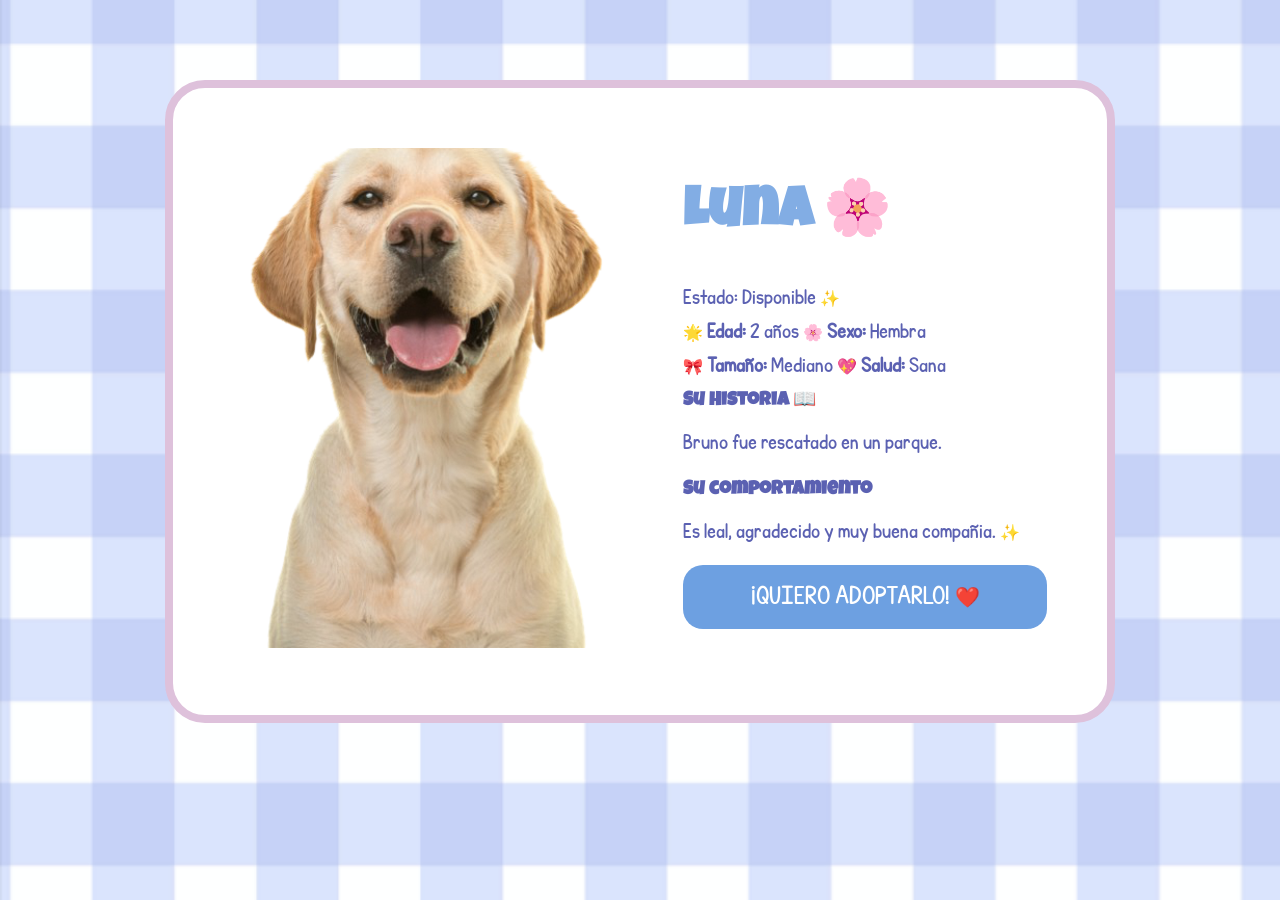
==== perfiles/bruno.html @ 95acc1f7 "Merge pull request #7 from Jhonayker777/feature Feature" ====
<!DOCTYPE html>
<html lang="es">
<head>
    <meta charset="UTF-8">
    <title>BRUNO ✨ Patitas Felices</title>
    <link rel="stylesheet" href="../style.css">
    <link rel="stylesheet" href="../perfil.css">
    <link rel="index" href="../index.html">
    <link rel="fotos" href="../imagenes/">
</head>
<body class="perfil-body">
    <main class="perfil-aesthetic-container">
        <section class="tarjeta-perfil">
            <div class="galeria-foto">
                <img src="/imagenes/bruno.png" alt="Bruno" class="foto-principal">
            </div>
            <div class="informacion-perfil">
                <h1>Luna 🌸</h1>
                <span class="etiqueta-estado estado-disponible">Estado: Disponible ✨</span>
                <div class="grid-caracteristicas">
                    <span>🌟 <strong>Edad:</strong> 2 años</span>
                    <span>🌸 <strong>Sexo:</strong> Hembra</span>
                    <span>🎀 <strong>Tamaño:</strong> Mediano</span>
                    <span>💖 <strong>Salud:</strong> Sana</span>
                </div>
                <h3>Su Historia 📖</h3>
                <p>Bruno fue rescatado en un parque.</p>
                <h3>Su comportamiento</h3>
                <p>Es leal, agradecido y muy buena compañia. ✨</p>
                <button class="boton-adopcion">¡QUIERO ADOPTARLO! ❤️</button>
            </div>
        </section>
    </main>
</body>
</html>
---- style.css ----
* {
    margin: 0;
    padding: 0;
    box-sizing: border-box;
}

@font-face {
    font-family: 'MiFuentePersonalizada';
    src: url('fonts/LuckiestGuy.ttf') format('truetype');
    font-weight: normal;
    font-style: normal;
}

@font-face {
    font-family: 'parrafos';
    src: url('fonts/KGPerfectPenmanship.ttf') format('truetype');
    font-weight: normal;
    font-style: normal;

}

:root {

    --arena: #F5F0EB;
    --cardo: #E8DCD9;
    --cielo: #7B82B8;
    --mar: #5A9BDF;
    --lago: #8BB5E8;

    --blanco: #FFFFFF;
    --texto-profundo: #2C3E4E;
    --texto-suave: #5D6E7E;
    --fondo-calido: #FDF9F7;
    --sombra-natural: 0 12px 35px rgba(0, 0, 0, 0.08);
    --sombra-suave: 0 6px 20px rgba(0, 0, 0, 0.06);
    --borde-redondo: 24px;
    --borde-muy-redondo: 40px;
}

body {

    background-color: var(--fondo-calido);
    color: var(--texto-profundo);
    line-height: 1.5;
}

header {
    background: rgba(255, 255, 255, 0.96);
    backdrop-filter: blur(12px);
    padding: 1.2rem 6%;
    display: flex;
    justify-content: space-between;
    align-items: center;
    box-shadow: var(--sombra-suave);
    border-bottom: 1px solid rgba(0, 0, 0, 0.04);
}

#contenedor-logo img {
    height: 5em;
    width: 100%;
    transition: transform 0.3s;
    padding: 0;
}


#contenedor-logo img:hover {
    transform: scale(1.05);
}

nav ul {
    display: flex;
    gap: 2.5rem;
    list-style: none;
}

nav ul li a {
    text-decoration: none;
    color: var(--texto-profundo);
    font-weight: 500;
    transition: color 0.3s;
    padding: 0.5rem 0;
    position: relative;
}

nav ul li a::after {
    content: '';
    position: absolute;
    bottom: 0;
    left: 0;
    width: 0;
    height: 2.5px;
    background: var(--mar);
    border-radius: 2px;
    transition: width 0.3s;
}

nav ul li a:hover::after {
    width: 100%;
}

nav ul li a:hover {
    color: var(--mar);
}

#boton-contato a {
    background: var(--mar);
    color: var(--blanco);
    padding: 0.7rem 2rem;
    border-radius: var(--borde-muy-redondo);
    box-shadow: 0 4px 12px rgba(90, 155, 223, 0.25);
}

#boton-contato a::after {
    display: none;
}

#boton-contato a:hover {
    background: var(--cielo);
    transform: translateY(-2px);
}


#home {
    min-height: 25em;
    background: linear-gradient(125deg, var(--arena) 0%, var(--cardo) 100%);
    display: flex;
    align-items: center;
    padding: 0 8%;
    position: relative;
    overflow: hidden;
    justify-content: center;
}

#home::before {
    content: '🐾';
    position: absolute;
    font-size: 350px;
    opacity: 0.08;
    right: -30px;
    pointer-events: none;
}

#home::after {
    content: '🐾';
    position: absolute;
    font-size: 350px;
    left: 30px;
    opacity: 0.08;
}


#home div {
    max-width: 650px;
    position: relative;
    z-index: 2;

}

#home h1 {
    font-size: 4.2rem;
    line-height: 1.15;
    margin-bottom: 1.5rem;
    color: var(--texto-profundo);
    font-family: 'MiFuentePersonalizada';
}

#home p {
    font-size: 1.2rem;
    color: var(--texto-suave);
    margin-bottom: 2.5rem;
    line-height: 1.7;
    font-family: 'parrafos';

}

#home button {
    background: var(--mar);
    color: var(--blanco);
    border: none;
    padding: 1rem 3rem;
    font-size: 1.1rem;
    font-weight: 600;
    border-radius: var(--borde-muy-redondo);
    cursor: pointer;
    transition: all 0.3s;
    box-shadow: 0 6px 20px rgba(90, 155, 223, 0.3);
}

#home button:hover {
    background: var(--cielo);
    transform: translateY(-3px);
}


#estadisticas {
    display: flex;
    justify-content: center;
    gap: 4rem;
    padding: 4rem 6%;
    background: var(--blanco);
}

.contenido-estadisticas {
    text-align: center;
    padding: 2rem 3rem;
    min-width: 220px;
    transition: all 0.3s;
    border-radius: var(--borde-redondo);
    background: var(--fondo-calido);
    border: 1px solid rgba(90, 155, 223, 0.1);
}

.contenido-estadisticas:hover {
    transform: translateY(-6px);
    box-shadow: var(--sombra-natural);
    border-color: var(--mar);
}

.contenido-estadisticas h3 {
    font-size: 3rem;
    color: var(--mar);
    margin-bottom: 0.5rem;
    font-weight: 700;
    font-family: 'MiFuentePersonalizada';
}

.contenido-estadisticas p {
    color: var(--texto-suave);
    font-weight: 500;
    font-family: 'parrafos';
}


#carrusel-netflix {
    overflow: hidden;
    padding: 3.5rem 0;
    background: linear-gradient(135deg, var(--arena) 0%, var(--cardo) 100%);
    white-space: nowrap;
}

.carrusel-track {
    display: flex;
    gap: 1.8rem;
    animation: scrollInfinito 40s linear infinite;
}

.carrusel-track:hover {
    animation-play-state: running;
}

.carrusel-item {
    flex-shrink: 0;
    width: 340px;
    border-radius: var(--borde-redondo);
    overflow: hidden;
}

.carrusel-item img {
    width: 100%;
    height: 240px;
    object-fit: cover;
    /* Recortar la imagen */
    box-shadow: var(--sombra-suave);
    transition: all 0.3s;
}

.carrusel-item:hover {
    transform: scale(1.02);
}

@keyframes scrollInfinito {
    0% {
        transform: translateX(0);
    }

    100% {
        transform: translateX(-50%);
    }
}


#about {
    padding: 0 8%;
    background-image: url('imagenes/fondopatitas.png');
    background-size: cover;
    background-attachment: fixed;
    position: relative;
    overflow: hidden;
}

#quienes-somos-container {
    position: relative;
    z-index: 2;
}

#about::before {
    content: '❤️';
    position: absolute;
    font-size: 180px;
    opacity: 0.04;
    right: 20px;
    bottom: 20px;
}

#about::after {
    content: '🐾';
    position: absolute;
    font-size: 150px;
    opacity: 0.04;
    left: 20px;
    top: 20px;
}

#about article {
    max-width: 900px;
    margin: 0 auto;
    text-align: center;
    position: relative;
    z-index: 2;
}

#about h2 {
    font-size: 3.2rem;
    margin-top: 6rem;
    margin-bottom: 2rem;
    background: linear-gradient(135deg, var(--mar) 0%, var(--cielo) 100%);
    background-clip: text;
    -webkit-background-clip: text;
    font-family: 'MiFuentePersonalizada';
}

#about p {
    font-size: 1.35rem;
    color: var(--texto-suave);
    line-height: 1.9;
    margin-bottom: 2.5rem;
    font-style: italic;
    background: var(--blanco);
    padding: 2.5rem 3rem;
    border-radius: var(--borde-redondo);
    box-shadow: var(--sombra-natural);
    border-left: 5px solid var(--mar);
    font-family: 'parrafos';
}

#about p::before {
    content: '"';
    font-size: 4rem;
    color: var(--mar);
    opacity: 0.3;
    position: absolute;
    left: 20px;
    top: 10px;
    font-family: serif;
}

#about p::after {
    content: '"';
    font-size: 4rem;
    color: var(--mar);
    opacity: 0.3;
    position: absolute;
    right: 20px;
    bottom: -10px;
    font-family: serif;
}

#Mision {
    padding: 5rem 8%;
    background: linear-gradient(135deg, var(--arena) 0%, var(--cardo) 100%);
    text-align: center;
    position: relative;
    overflow: hidden;
}

#Mision::before {
    content: '🐾';
    position: absolute;
    font-size: 200px;
    opacity: 0.05;
    left: -30px;
    top: 20%;
}

#Mision::after {
    content: '❤️';
    position: absolute;
    font-size: 180px;
    opacity: 0.05;
    right: -20px;
    bottom: 10%;
}

#Mision h2 {
    font-size: 3rem;
    margin-bottom: 3rem;
    color: var(--texto-profundo);
    position: relative;
    display: inline-block;
    font-family: 'MiFuentePersonalizada';
}

#Mision h2::before {
    content: '';
    position: absolute;
    bottom: -10px;
    left: 50%;
    transform: translateX(-50%);
    width: 80px;
    height: 3px;
    border-radius: 3px;
}

.mision-container {
    display: grid;
    grid-template-columns: repeat(4, 1fr);
    gap: 2rem;
    margin-bottom: 3rem;
}

#Mision article {
    background: var(--blanco);
    padding: 2rem 1.5rem;
    border-radius: var(--borde-redondo);
    transition: all 0.4s;
    box-shadow: var(--sombra-suave);
    text-align: center;
    position: relative;
    overflow: hidden;
    cursor: pointer;
}

#Mision article::before {
    content: '';
    position: absolute;
    top: 0;
    left: 0;
    width: 100%;
    height: 4px;
    background: linear-gradient(90deg, var(--mar), var(--cielo));
    transform: scaleX(0);
    transition: transform 0.4s;
}

#Mision article:hover::before {
    transform: scaleX(1);
}

#Mision article:hover {
    transform: translateY(-12px);
    box-shadow: var(--sombra-natural);
}

.mision-icono {
    font-size: 3.5rem;
    margin-bottom: 1.2rem;
    transition: transform 0.3s;
}

#Mision article:hover .mision-icono {
    transform: scale(1.1);
}

#Mision article h3 {
    font-size: 1.4rem;
    color: var(--mar);
    margin-bottom: 1rem;
    font-weight: 700;
    font-family: 'MiFuentePersonalizada';
}

#Mision article p {
    font-size: 0.95rem;
    color: var(--texto-suave);
    line-height: 1.6;
    font-family: 'parrafos';
}

#Vision {
    padding: 5rem 8%;
    background: linear-gradient(135deg, var(--lago) 0%, var(--mar) 100%);
    text-align: center;
    position: relative;
    overflow: hidden;
}

#Vision::before {
    content: '✨';
    position: absolute;
    font-size: 200px;
    opacity: 0.08;
    right: 20px;
    bottom: 20px;
    pointer-events: none;
}

#Vision::after {
    content: '⭐';
    position: absolute;
    font-size: 150px;
    opacity: 0.06;
    left: 20px;
    top: 20px;
    pointer-events: none;
}

#Vision h2 {
    font-size: 3rem;
    margin-bottom: 1rem;
    color: var(--blanco);
    font-family: 'MiFuentePersonalizada';
    position: relative;
    display: inline-block;
}

#Vision h2::before {
    content: '';
    position: absolute;
    bottom: -10px;
    left: 50%;
    transform: translateX(-50%);
    width: 80px;
    height: 3px;
    background: var(--blanco);
    border-radius: 3px;
    opacity: 0.5;
}


.vision-frase {
    font-size: 1.5rem;
    color: rgba(255, 255, 255, 0.95);
    margin-bottom: 3rem;
    font-style: italic;
    font-family: 'parrafos';
    letter-spacing: 1px;
}

.vision-container {
    display: grid;
    grid-template-columns: repeat(4, 1fr);
    gap: 2rem;
    margin-bottom: 1rem;
}

#Vision article {
    background: rgba(255, 255, 255, 0.95);
    padding: 2rem 1.5rem;
    border-radius: var(--borde-redondo);
    transition: all 0.4s;
    text-align: center;
    backdrop-filter: blur(10px);
    cursor: pointer;
    position: relative;
    overflow: hidden;
}

#Vision article::before {
    content: '';
    position: absolute;
    top: 0;
    left: 0;
    width: 100%;
    height: 4px;
    background: linear-gradient(90deg, var(--blanco), var(--arena));
    transform: scaleX(0);
    transition: transform 0.4s;
}

#Vision article:hover::before {
    transform: scaleX(1);
}

#Vision article:hover {
    transform: translateY(-10px);
    box-shadow: var(--sombra-natural);
}

.vision-icono {
    font-size: 3.2rem;
    margin-bottom: 1rem;
    transition: transform 0.3s;
}

#Vision article:hover .vision-icono {
    transform: scale(1.1);
}

#Vision article h3 {
    font-size: 1.3rem;
    color: var(--mar);
    margin-bottom: 0.8rem;
    font-weight: 700;
    font-family: 'MiFuentePersonalizada';
}

#Vision article p {
    font-size: 0.95rem;
    color: var(--texto-suave);
    line-height: 1.6;
    font-family: 'parrafos';
}

@media (max-width: 1200px) {
    .vision-container {
        grid-template-columns: repeat(2, 1fr);
        gap: 1.8rem;
    }
}

@media (max-width: 768px) {
    #Vision {
        padding: 3rem 5%;
    }

    #Vision h2 {
        font-size: 2.2rem;
    }

    .vision-frase {
        font-size: 1.2rem;
        margin-bottom: 2rem;
    }

    .vision-container {
        grid-template-columns: 1fr;
        gap: 1.5rem;
    }

    #Vision article {
        padding: 1.5rem;
    }

    .vision-icono {
        font-size: 2.5rem;
    }

    #Vision article h3 {
        font-size: 1.2rem;
    }
}

@media (max-width: 480px) {
    .vision-frase {
        font-size: 1rem;
    }
}

#Eventos {
    padding: 5rem 8%;
    background: var(--blanco);
    text-align: center;
}

#Eventos h2 {
    font-size: 3rem;
    margin-bottom: 0.5rem;
    font-family: 'MiFuentePersonalizada';
}

#Eventos p {
    font-size: 1.2rem;
    color: var(--texto-suave);
    margin-bottom: 3rem;
    font-family: 'parrafos';
}

#Eventos article {
    display: inline-block;
    width: 360px;
    margin: 1rem;
    background: var(--fondo-calido);
    border-radius: var(--borde-redondo);
    overflow: hidden;
    text-align: left;
    transition: all 0.3s;
    box-shadow: var(--sombra-suave);
    vertical-align: top;
}

#Eventos article:hover {
    transform: translateY(-8px);
    box-shadow: var(--sombra-natural);
}

#Eventos article h3 {
    padding: 1.2rem 1.5rem 0.5rem;
    color: var(--mar);
    font-family: 'MiFuentePersonalizada';
}

#Eventos article img {
    width: 100%;
    height: 200px;
    object-fit: cover;
}

#Eventos article p {
    padding: 1rem 1.5rem;
    color: var(--texto-suave);
    font-family: 'parrafos';
}

#Eventos article button {
    margin: 0 1.5rem 1.5rem;
    padding: 0.7rem 1.8rem;
    background: var(--mar);
    color: var(--blanco);
    border: none;
    border-radius: var(--borde-muy-redondo);
    cursor: pointer;
    transition: all 0.3s;
}

#Eventos article button:hover {
    background: var(--cielo);
}


#catalogo {
    display: flex;
    flex-direction: column;
}

#catalogo article {
    min-height: 100vh;
    display: flex;
    align-items: center;
    justify-content: space-evenly;
    padding: 0 8%;
    gap: 50rem;
    transition: all 0.3s;
}

#portada {
    background: linear-gradient(135deg, var(--arena) 0%, var(--cardo) 100%);
}

.portada-contenido img{
    width: 100%;
}
.portada-logo {
    margin-bottom: 1.5rem;
    border: none;
}

.portada-logo img {
    width: 15em !important;
    min-width: 40px !important;
    height: auto !important;
    display: flex;
    margin: 0 auto;
    position: relative;
    border: none !important;
    outline: none !important;
    box-shadow: none !important;
    border-radius: 0 !important;
    transition: none !important;
    animation: none !important;
}

.portada-frase {
    font-size: 2rem !important;
    line-height: 1.4;
    color: var(--texto-profundo);
    font-family: 'MiFuentePersonalizada';
    text-align: center;
    margin: 0 !important;
    border: none;
    outline: none;

}

.portada-imagen {
    display: flex;
    justify-content: center !important;
    align-items: center;
    width: 100%;
    border: none;
    outline: none;
}

#portada .portada-imagen img {
    height: 20vw !important;
    min-width: 150px !important;
    min-height: 150px !important;
    display: flex;
    border: none !important;
    outline: none !important;
    box-shadow: none !important;
    border-radius: 0 !important;
    transition: none !important;
    animation: none !important;
    transform: none !important;
}

@media (max-width: 1024px) {
    .portada-frase {
        font-size: clamp(1.1rem, 3.5vw, 1.8rem);
    }

    .portada-logo img {
        width: 5.5vw !important;
        min-width: 35px !important;
        max-width: 70px !important;
    }

    #portada .portada-imagen img {
        width: 40vw !important;
        height: 40vw !important;
        max-width: 400px !important;
        max-height: 400px !important;
    }
}

@media (max-width: 768px) {
    #portada {
        padding: 3rem 5%;
        gap: 1.5rem;
    }

    .portada-frase {
        font-size: clamp(1rem, 4.5vw, 1.5rem);
    }

    .portada-logo img {
        width: 6vw !important;
        min-width: 30px !important;
        max-width: 60px !important;
    }

    #portada .portada-imagen img {
        width: 45vw !important;
        height: 45vw !important;
        max-width: 300px !important;
        max-height: 300px !important;
    }
}

@media (max-width: 480px) {
    .portada-frase {
        font-size: clamp(0.9rem, 5vw, 1.2rem);
    }

    .portada-logo img {
        width: 7vw !important;
        min-width: 25px !important;
        max-width: 50px !important;
    }

    #portada .portada-imagen img {
        width: 55vw !important;
        height: 55vw !important;
        max-width: 220px !important;
        max-height: 220px !important;
    }
}

#catalogo article div:first-child {
    flex: 1;
    max-width: 550px;

}

#catalogo article h2 {
    font-size: 9.2rem;
    color: var(--mar);
    margin-bottom: 1.5rem;
    font-family: 'MiFuentePersonalizada';
}

#catalogo article p {
    font-size: 2.2rem;
    color: var(--texto-suave);
    line-height: 1.9;
    margin-bottom: 2rem;
    font-family: 'parrafos';
}

.btn-adoptar {
    background: var(--mar);
    color: var(--blanco);
    border: none;
    padding: 1rem 2.5rem;
    font-size: 1rem;
    font-weight: 600;
    border-radius: var(--borde-muy-redondo);
    cursor: pointer;
    transition: all 0.3s;
}

.btn-adoptar:hover {
    background: var(--cielo);
    transform: translateY(-3px);
}



#catalogo article img {
    width: 100%;
    max-width: 480px;

    object-fit: cover;
    border-radius: var(--borde-redondo);
    transition: transform 0.3s;
}

#catalogo article img:hover {
    transform: scale(1.02);
}


#testimonios {
    display: grid;
    grid-template-columns: repeat(3, 1fr);
    gap: 2rem;
    padding: 5rem 8%;
    background: var(--arena);
}

#testimonios article {
    background: var(--blanco);
    padding: 2rem;
    border-radius: var(--borde-redondo);
    text-align: center;
    transition: all 0.3s;
    box-shadow: var(--sombra-suave);
}

#testimonios article:hover {
    transform: translateY(-6px);
    box-shadow: var(--sombra-natural);
}

#testimonios img {
    width: 85px;
    height: 85px;
    border-radius: 50%;
    background: var(--mar);
    margin-bottom: 1rem;
}

#testimonios h4 {
    color: var(--mar);
    margin-bottom: 1rem;
    font-family: 'MiFuentePersonalizada';
}

#testimonios p {
    color: var(--texto-suave);
    line-height: 1.7;
    font-family: 'parrafos';
}

#contact {
    padding: 5rem 8%;
    background: linear-gradient(135deg, var(--cielo), var(--mar));
    color: var(--blanco);
}

#contact p {
    font-family: 'parrafos';
    grid-column: 1 / -1;
}

#contact article {
    display: grid;
    grid-template-columns: 1fr 1fr;
    gap: 2rem;
    max-width: 600px;
    margin: 0 auto;
    text-align: center;
}

#email {
    grid-column: 1 / -1;
}

#btn-contact {
    grid-column: 1 / -1;
}

#contact h2 {
    font-size: 2.8rem;
    margin-bottom: 1rem;
    font-family: 'MiFuentePersonalizada';
    grid-column: 1 / -1;
}

#check {
    grid-column: 1 / -1;
    text-align: left;
}

#contact input:not([type="checkbox"]):not([type="button"]) {
    width: 100%;
    padding: 1rem 1.2rem;
    margin-bottom: 1rem;
    border: none;
    border-radius: 14px;
    font-size: 1rem;
    font-family: inherit;
}

#contact input:focus {
    outline: none;
    box-shadow: 0 0 0 3px var(--arena);
}

#contact input[type="checkbox"] {
    margin-right: 0.5rem;
    transform: scale(1.1);
    accent-color: var(--arena);
}

#contact label span {
    color: var(--arena);
    text-decoration: underline;
    cursor: pointer;
}

#contact input[type="button"] {
    background: var(--arena);
    color: var(--texto-profundo);
    border: none;
    padding: 1rem 2.5rem;
    border-radius: var(--borde-muy-redondo);
    cursor: pointer;
    font-weight: 700;
    margin-top: 1.5rem;
    transition: all 0.3s;
}

#contact input[type="button"]:hover {
    background: var(--cardo);
    transform: translateY(-2px);
}



footer {
    background: linear-gradient(135deg, var(--texto-profundo) 0%, #1a2a3a 100%);
    color: var(--blanco);
    margin-top: 0;
    position: relative;
}


footer::before {
    content: '🐾';
    position: absolute;
    top: -20px;
    left: 50%;
    transform: translateX(-50%);
    font-size: 40px;
    background: var(--blanco);
    width: 60px;
    height: 60px;
    border-radius: 50%;
    display: flex;
    align-items: center;
    justify-content: center;
    box-shadow: var(--sombra-natural);
    background: var(--mar);
    color: var(--blanco);
}


.footer-container {
    display: grid;
    grid-template-columns: repeat(4, 1fr);
    gap: 2rem;
    padding: 4rem 8% 2rem;
    max-width: 1400px;
    margin: 0 auto;
}


.footer-columna {
    animation: fadeInUp 0.6s ease-out backwards;
}

.footer-columna:nth-child(1) {
    animation-delay: 0.1s;
}

.footer-columna:nth-child(2) {
    animation-delay: 0.2s;
}

.footer-columna:nth-child(3) {
    animation-delay: 0.3s;
}

.footer-columna:nth-child(4) {
    animation-delay: 0.4s;
}


.footer-logo {
    display: flex;
    align-items: center;
    gap: 10px;
    margin-bottom: 1rem;
}

.footer-logo-icon {
    font-size: 2rem;
}

.footer-logo h3 {
    font-size: 1.5rem;
    color: var(--blanco);
    margin: 0;
}


.footer-descripcion {
    font-size: 0.9rem;
    line-height: 1.6;
    color: rgba(255, 255, 255, 0.8);
    margin-bottom: 1.5rem;
}


.footer-redes {
    display: flex;
    gap: 1rem;
}

.red-social {
    width: 38px;
    height: 38px;
    background: rgba(255, 255, 255, 0.1);
    border-radius: 50%;
    display: flex;
    align-items: center;
    justify-content: center;
    text-decoration: none;
    color: var(--blanco);
    transition: all 0.3s;
    font-size: 1.2rem;
}

.red-social:hover {
    background: var(--mar);
    transform: translateY(-3px);
}


.footer-columna h4 {
    font-size: 1.1rem;
    margin-bottom: 1.2rem;
    color: var(--blanco);
    position: relative;
    display: inline-block;
}

.footer-columna h4::after {
    content: '';
    position: absolute;
    bottom: -5px;
    left: 0;
    width: 40px;
    height: 2px;
    background: var(--mar);
    border-radius: 2px;
}


.footer-columna ul {
    list-style: none;
    padding: 0;
}

.footer-columna ul li {
    margin-bottom: 0.8rem;
}

.footer-columna ul li a {
    text-decoration: none;
    color: rgba(255, 255, 255, 0.7);
    transition: all 0.3s;
    font-size: 0.9rem;
    display: inline-block;
}

.footer-columna ul li a:hover {
    color: var(--mar);
    transform: translateX(5px);
}


.footer-links-adicionales {
    background: rgba(0, 0, 0, 0.2);
    padding: 1rem 8%;
    border-top: 1px solid rgba(255, 255, 255, 0.1);
    border-bottom: 1px solid rgba(255, 255, 255, 0.1);
}

.footer-links-container {
    display: flex;
    justify-content: center;
    flex-wrap: wrap;
    gap: 0.5rem;
    max-width: 1400px;
    margin: 0 auto;
}

.footer-links-container a {
    text-decoration: none;
    color: rgba(255, 255, 255, 0.8);
    font-size: 0.85rem;
    transition: all 0.3s;
    padding: 0.3rem 0.8rem;
}

.footer-links-container a:hover {
    color: var(--mar);
}

.separador {
    color: rgba(255, 255, 255, 0.3);
}


.footer-bottom {
    padding: 1.5rem 8%;
    background: rgba(0, 0, 0, 0.3);
}

.footer-bottom-container {
    display: flex;
    justify-content: space-between;
    align-items: center;
    flex-wrap: wrap;
    gap: 1rem;
    max-width: 1400px;
    margin: 0 auto;
}

.footer-bottom p {
    font-size: 0.8rem;
    color: rgba(255, 255, 255, 0.6);
}

.footer-dev {
    color: rgba(255, 255, 255, 0.5);
}

@media (max-width: 1024px) {
    .footer-container {
        grid-template-columns: repeat(2, 1fr);
        gap: 2rem;
    }
}

@media (max-width: 768px) {
    .footer-container {
        grid-template-columns: 1fr;
        text-align: center;
        padding: 3rem 5%;
    }

    .footer-logo {
        justify-content: center;
    }

    .footer-redes {
        justify-content: center;
    }

    .footer-columna h4::after {
        left: 50%;
        transform: translateX(-50%);
    }

    .footer-links-container {
        flex-direction: column;
        align-items: center;
        gap: 0.8rem;
    }

    .separador {
        display: none;
    }

    .footer-bottom-container {
        flex-direction: column;
        text-align: center;
    }

    footer::before {
        display: none;
    }
}

@media (max-width: 480px) {
    .footer-container {
        padding: 2rem 5%;
    }

    .footer-links-adicionales {
        padding: 1rem 5%;
    }

    .footer-bottom {
        padding: 1rem 5%;
    }
}

@keyframes fadeInUp {
    from {
        opacity: 0;
        transform: translateY(30px);
    }

    to {
        opacity: 1;
        transform: translateY(0);
    }
}

.contenido-estadisticas,
#Mision article,
#Vision article,
#Eventos article,
#testimonios article {
    animation: fadeInUp 0.6s ease-out backwards;
}

.contenido-estadisticas:nth-child(1) {
    animation-delay: 0.1s;
}

.contenido-estadisticas:nth-child(2) {
    animation-delay: 0.2s;
}

.contenido-estadisticas:nth-child(3) {
    animation-delay: 0.3s;
}

html {
    scroll-behavior: smooth;
}

@media (max-width: 1200px) {

    .mision-container,
    .vision-container {
        grid-template-columns: repeat(2, 1fr);
        gap: 1.8rem;
    }
}

@media (max-width: 768px) {
    header {
        flex-direction: column;
        gap: 1rem;
    }

    nav ul {
        flex-wrap: wrap;
        justify-content: center;
        gap: 1rem;
    }

    #home {
        text-align: center;
        justify-content: center;
        padding: 0 5%;
    }

    #home h1 {
        font-size: 2.5rem;
    }

    #home p {
        font-size: 1rem;
    }

    #estadisticas {
        flex-direction: column;
        align-items: center;
        gap: 1.5rem;
    }

    .contenido-estadisticas {
        width: 80%;
    }

    #Mision,
    #Vision {
        padding: 3rem 5%;
    }

    #Mision h2,
    #Vision h2 {
        font-size: 2.2rem;
    }

    .mision-container,
    .vision-container {
        grid-template-columns: 1fr;
        gap: 1.5rem;
    }

    #Eventos article {
        width: calc(100% - 2rem);
        max-width: 380px;
    }

    #catalogo article {
        flex-direction: column;
        text-align: center;
        padding: 3rem 5%;
        gap: 2rem;
    }

    #catalogo article div:first-child {
        max-width: 100%;
    }

    #catalogo article h2 {
        font-size: 2.5rem;
    }

    #catalogo article img {
        max-width: 300px;
        height: 300px;
    }

    #testimonios {
        grid-template-columns: 1fr;
    }

    #contact {
        padding: 3rem 5%;
    }

    #contact article {
        padding: 0 1rem;
    }
}
---- perfil.css ----
.perfil-body {
    background-image: url('../imagenes/fondocuadriculado.png');
    background-repeat: repeat;
    background-size: 150%;
    margin: 0;
    padding: 0;
}

h3{
    color: #5B61B2;
    font-family: "Mifuentepersonalizada", sans-serif;
    margin-top: 0;
    margin-bottom: 15px;
}
h1{
    color: #acb1f1;
    font-family: "Mifuentepersonalizada", sans-serif;
    margin-top: 0;
}
p{
    color: #5B61B2;
    font-family: "Parrafos", sans-serif;
    line-height: 1.6;
    margin-bottom: 20px;
}
span{
    color: #5B61B2;
    font-family: "Parrafos", sans-serif;
    display: inline-block;
    margin-bottom: 10px;
}
.boton-adopcion{
    font-family: "Parrafos", sans-serif;
}

.tarjeta-perfil {
    background-color: rgb(255, 255, 255);
    border: 8px solid #DEC1DB; 
    border-radius: 40px;
    

    margin: 80px auto;
    padding: 60px;
    max-width: 950px;
    
   
    display: flex;
    flex-direction: row; 
    gap: 50px; 
    align-items: center; 
}

.foto-principal {
    width: 400px;
    height: 500px;
    border-radius: 30px;
    object-fit: cover;
    flex-shrink: 0;
}

.informacion-perfil {
    width: 100%;
    display: flex;
    flex-direction: column;
}

.informacion-perfil h1 {
    color: #82ade4; 
    font-size: 55px;
    margin-bottom: 30px; 
}

.bloque-texto {
    margin-bottom: 40px;
}

.bloque-texto h3 {
    color: #5B61B2;
    margin-bottom: 10px;
}

.bloque-texto p {
    line-height: 1.8; 
    margin: 0;
}


.boton-adopcion {
    background-color: #6DA0E1;
    color: white;
    border: none;
    border-radius: 20px;
    padding: 18px;
    width: 100%;
    font-size: 20px;
    cursor: pointer;
    transition: 0.3s;
}

@media (max-width: 850px) {
    .tarjeta-perfil {
        flex-direction: column; 
        margin: 30px 20px;
        padding: 30px;
        gap: 30px; 
    }

    .foto-principal {
        width: 100%; 
        height: 350px;
    }

    .informacion-perfil h1 {
        font-size: 40px; 
        text-align: center;
    }
}
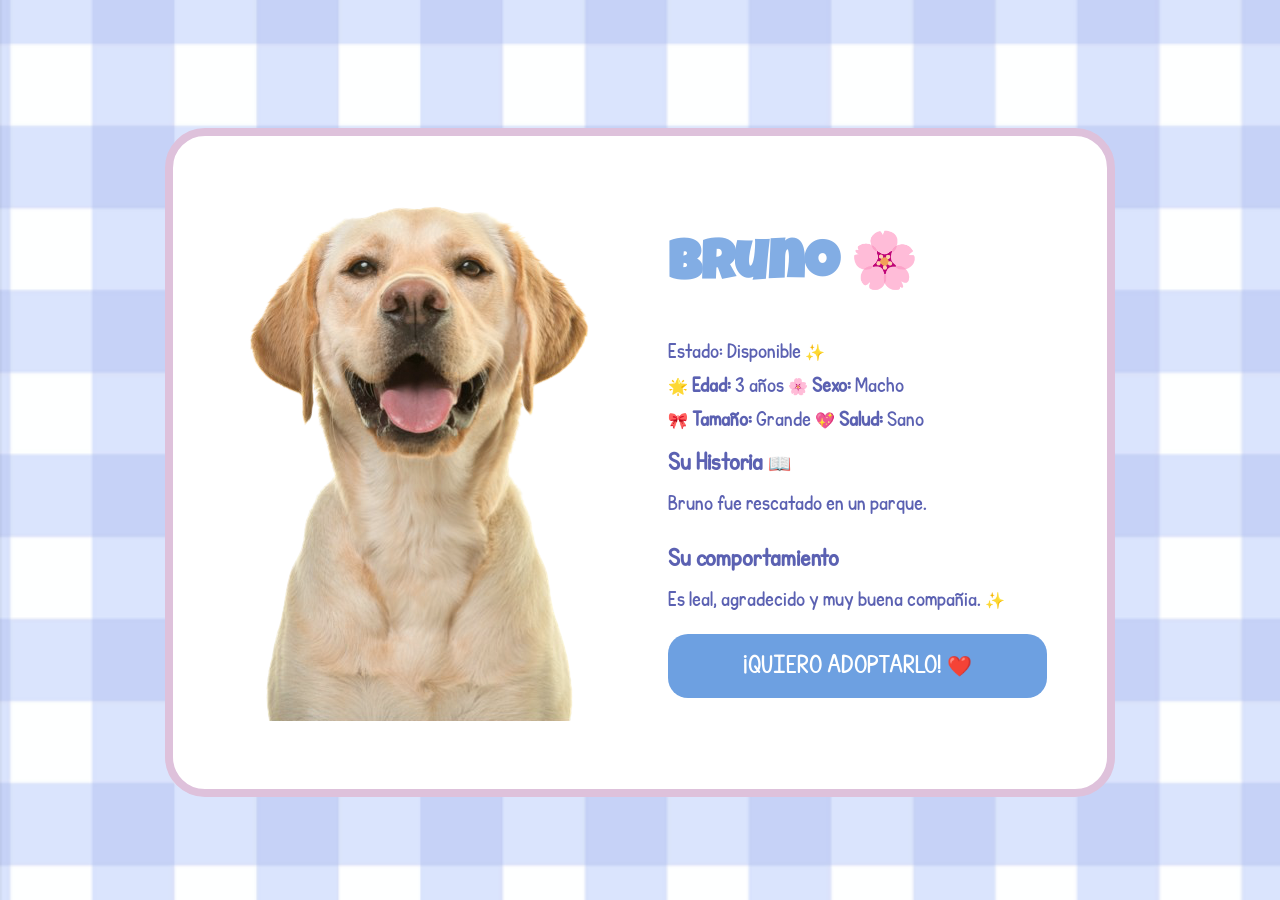
==== commit 0323edb3: "Fix:Detalles" ====
--- a/perfiles/bruno.html
+++ b/perfiles/bruno.html
@@ -15,13 +15,13 @@
                 <img src="/imagenes/bruno.png" alt="Bruno" class="foto-principal">
             </div>
             <div class="informacion-perfil">
-                <h1>Luna 🌸</h1>
+                <h1>Bruno 🌸</h1>
                 <span class="etiqueta-estado estado-disponible">Estado: Disponible ✨</span>
                 <div class="grid-caracteristicas">
-                    <span>🌟 <strong>Edad:</strong> 2 años</span>
-                    <span>🌸 <strong>Sexo:</strong> Hembra</span>
-                    <span>🎀 <strong>Tamaño:</strong> Mediano</span>
-                    <span>💖 <strong>Salud:</strong> Sana</span>
+                    <span>🌟 <strong>Edad:</strong> 3 años</span>
+                    <span>🌸 <strong>Sexo:</strong> Macho</span>
+                    <span>🎀 <strong>Tamaño:</strong> Grande</span>
+                    <span>💖 <strong>Salud:</strong> Sano</span>
                 </div>
                 <h3>Su Historia 📖</h3>
                 <p>Bruno fue rescatado en un parque.</p>
--- a/style.css
+++ b/style.css
@@ -16,17 +16,14 @@
     src: url('fonts/KGPerfectPenmanship.ttf') format('truetype');
     font-weight: normal;
     font-style: normal;
-
 }
 
 :root {
-
     --arena: #F5F0EB;
     --cardo: #E8DCD9;
     --cielo: #7B82B8;
     --mar: #5A9BDF;
     --lago: #8BB5E8;
-
     --blanco: #FFFFFF;
     --texto-profundo: #2C3E4E;
     --texto-suave: #5D6E7E;
@@ -38,11 +35,12 @@
 }
 
 body {
-
     background-color: var(--fondo-calido);
     color: var(--texto-profundo);
     line-height: 1.5;
-}
+    font-family: 'parrafos', 'Segoe UI', system-ui, sans-serif;
+}
+
 
 header {
     background: rgba(255, 255, 255, 0.96);
@@ -53,15 +51,17 @@
     align-items: center;
     box-shadow: var(--sombra-suave);
     border-bottom: 1px solid rgba(0, 0, 0, 0.04);
+    flex-wrap: wrap;
+    position: sticky;
+    top: 0;
+    z-index: 1000;
 }
 
 #contenedor-logo img {
     height: 5em;
-    width: 100%;
+    width: auto;
     transition: transform 0.3s;
-    padding: 0;
-}
-
+}
 
 #contenedor-logo img:hover {
     transform: scale(1.05);
@@ -71,6 +71,7 @@
     display: flex;
     gap: 2.5rem;
     list-style: none;
+    flex-wrap: wrap;
 }
 
 nav ul li a {
@@ -102,12 +103,15 @@
     color: var(--mar);
 }
 
+nav{
+    font-family: 'parrafos';
+}
 #boton-contato a {
     background: var(--mar);
     color: var(--blanco);
     padding: 0.7rem 2rem;
     border-radius: var(--borde-muy-redondo);
-    box-shadow: 0 4px 12px rgba(90, 155, 223, 0.25);
+    box-shadow: 0 8px 20px rgba(168, 90, 223, 0.25);
 }
 
 #boton-contato a::after {
@@ -121,14 +125,16 @@
 
 
 #home {
-    min-height: 25em;
+    min-height: 85vh;
     background: linear-gradient(125deg, var(--arena) 0%, var(--cardo) 100%);
     display: flex;
     align-items: center;
+    justify-content: space-around;
     padding: 0 8%;
     position: relative;
     overflow: hidden;
-    justify-content: center;
+    gap: 2rem;
+    flex-wrap: wrap;
 }
 
 #home::before {
@@ -146,44 +152,55 @@
     font-size: 350px;
     left: 30px;
     opacity: 0.08;
-}
-
+    pointer-events: none;
+}
 
 #home div {
-    max-width: 650px;
+    max-width: 150em;
     position: relative;
     z-index: 2;
-
+    flex: 1;
+}
+
+#perro-home {
+    flex: 1;
+    display: flex;
+    justify-content: center;
+}
+
+#perro-home img {
+    max-width: 100%;
+    height: auto;
+    width: 50em;
 }
 
 #home h1 {
-    font-size: 4.2rem;
-    line-height: 1.15;
+    font-size: clamp(2rem, 5vw, 4.2rem);
+    line-height: 1.2;
     margin-bottom: 1.5rem;
     color: var(--texto-profundo);
     font-family: 'MiFuentePersonalizada';
 }
 
 #home p {
-    font-size: 1.2rem;
+    font-size: 2em;
     color: var(--texto-suave);
-    margin-bottom: 2.5rem;
-    line-height: 1.7;
-    font-family: 'parrafos';
-
+    margin-bottom: 2rem;
+    line-height: 1.6;
+    font-family: 'parrafos';
 }
 
 #home button {
     background: var(--mar);
     color: var(--blanco);
     border: none;
-    padding: 1rem 3rem;
-    font-size: 1.1rem;
+    padding: 0.8rem 2rem;
+    font-size: clamp(0.9rem, 1.2vw, 1rem);
     font-weight: 600;
     border-radius: var(--borde-muy-redondo);
     cursor: pointer;
     transition: all 0.3s;
-    box-shadow: 0 6px 20px rgba(90, 155, 223, 0.3);
+    box-shadow: 0 6px 20px rgba(148, 90, 223, 0.3);
 }
 
 #home button:hover {
@@ -191,23 +208,29 @@
     transform: translateY(-3px);
 }
 
+#home button{
+    font-family: 'parrafos';
+}
 
 #estadisticas {
     display: flex;
     justify-content: center;
-    gap: 4rem;
+    gap: clamp(1rem, 4vw, 4rem);
     padding: 4rem 6%;
     background: var(--blanco);
+    flex-wrap: wrap;
 }
 
 .contenido-estadisticas {
     text-align: center;
-    padding: 2rem 3rem;
-    min-width: 220px;
+    padding: clamp(1rem, 3vw, 2rem) clamp(1.5rem, 4vw, 3rem);
+    min-width: 180px;
     transition: all 0.3s;
     border-radius: var(--borde-redondo);
     background: var(--fondo-calido);
     border: 1px solid rgba(90, 155, 223, 0.1);
+    flex: 1;
+    max-width: 250px;
 }
 
 .contenido-estadisticas:hover {
@@ -217,7 +240,7 @@
 }
 
 .contenido-estadisticas h3 {
-    font-size: 3rem;
+    font-size: clamp(2rem, 4vw, 3rem);
     color: var(--mar);
     margin-bottom: 0.5rem;
     font-weight: 700;
@@ -228,19 +251,20 @@
     color: var(--texto-suave);
     font-weight: 500;
     font-family: 'parrafos';
+    font-size: clamp(0.8rem, 1.2vw, 1rem);
 }
 
 
 #carrusel-netflix {
     overflow: hidden;
-    padding: 3.5rem 0;
+    padding: 3rem 0;
     background: linear-gradient(135deg, var(--arena) 0%, var(--cardo) 100%);
     white-space: nowrap;
 }
 
 .carrusel-track {
     display: flex;
-    gap: 1.8rem;
+    gap: 1.5rem;
     animation: scrollInfinito 40s linear infinite;
 }
 
@@ -250,16 +274,15 @@
 
 .carrusel-item {
     flex-shrink: 0;
-    width: 340px;
+    width: clamp(250px, 25vw, 320px);
     border-radius: var(--borde-redondo);
     overflow: hidden;
 }
 
 .carrusel-item img {
     width: 100%;
-    height: 240px;
+    height: clamp(180px, 20vw, 240px);
     object-fit: cover;
-    /* Recortar la imagen */
     box-shadow: var(--sombra-suave);
     transition: all 0.3s;
 }
@@ -269,28 +292,18 @@
 }
 
 @keyframes scrollInfinito {
-    0% {
-        transform: translateX(0);
-    }
-
-    100% {
-        transform: translateX(-50%);
-    }
+    0% { transform: translateX(0); }
+    100% { transform: translateX(-50%); }
 }
 
 
 #about {
-    padding: 0 8%;
+    padding: 4rem 8% 0 8%;
     background-image: url('imagenes/fondopatitas.png');
     background-size: cover;
     background-attachment: fixed;
     position: relative;
     overflow: hidden;
-}
-
-#quienes-somos-container {
-    position: relative;
-    z-index: 2;
 }
 
 #about::before {
@@ -300,6 +313,7 @@
     opacity: 0.04;
     right: 20px;
     bottom: 20px;
+    pointer-events: none;
 }
 
 #about::after {
@@ -309,6 +323,7 @@
     opacity: 0.04;
     left: 20px;
     top: 20px;
+    pointer-events: none;
 }
 
 #about article {
@@ -320,23 +335,23 @@
 }
 
 #about h2 {
-    font-size: 3.2rem;
-    margin-top: 6rem;
+    font-size: clamp(2rem, 5vw, 3.2rem);
     margin-bottom: 2rem;
     background: linear-gradient(135deg, var(--mar) 0%, var(--cielo) 100%);
     background-clip: text;
     -webkit-background-clip: text;
+    color: transparent;
     font-family: 'MiFuentePersonalizada';
 }
 
 #about p {
-    font-size: 1.35rem;
+    font-size: clamp(1rem, 2vw, 1.35rem);
     color: var(--texto-suave);
-    line-height: 1.9;
-    margin-bottom: 2.5rem;
+    line-height: 1.8;
+    margin-bottom: 2rem;
     font-style: italic;
     background: var(--blanco);
-    padding: 2.5rem 3rem;
+    padding: clamp(1.5rem, 4vw, 2.5rem);
     border-radius: var(--borde-redondo);
     box-shadow: var(--sombra-natural);
     border-left: 5px solid var(--mar);
@@ -345,28 +360,37 @@
 
 #about p::before {
     content: '"';
-    font-size: 4rem;
+    font-size: 3rem;
     color: var(--mar);
     opacity: 0.3;
     position: absolute;
-    left: 20px;
-    top: 10px;
+    left: 15px;
+    top: 5px;
     font-family: serif;
 }
 
 #about p::after {
     content: '"';
-    font-size: 4rem;
+    font-size: 3rem;
     color: var(--mar);
     opacity: 0.3;
     position: absolute;
-    right: 20px;
-    bottom: -10px;
+    right: 15px;
+    bottom: -5px;
     font-family: serif;
 }
 
+#quienes-somos-container img {
+    height: auto;
+    transition: transform 0.3s;
+}
+
+#quienes-somos-container img:hover {
+    transform: scale(1.05);
+}
+
 #Mision {
-    padding: 5rem 8%;
+    padding: clamp(3rem, 8vw, 5rem) 8%;
     background: linear-gradient(135deg, var(--arena) 0%, var(--cardo) 100%);
     text-align: center;
     position: relative;
@@ -380,6 +404,7 @@
     opacity: 0.05;
     left: -30px;
     top: 20%;
+    pointer-events: none;
 }
 
 #Mision::after {
@@ -389,95 +414,69 @@
     opacity: 0.05;
     right: -20px;
     bottom: 10%;
+    pointer-events: none;
 }
 
 #Mision h2 {
-    font-size: 3rem;
-    margin-bottom: 3rem;
+    font-size: clamp(2rem, 5vw, 3rem);
+    margin-bottom: 2rem;
     color: var(--texto-profundo);
-    position: relative;
-    display: inline-block;
-    font-family: 'MiFuentePersonalizada';
-}
-
-#Mision h2::before {
-    content: '';
-    position: absolute;
-    bottom: -10px;
-    left: 50%;
-    transform: translateX(-50%);
-    width: 80px;
-    height: 3px;
-    border-radius: 3px;
+    font-family: 'MiFuentePersonalizada';
 }
 
 .mision-container {
     display: grid;
-    grid-template-columns: repeat(4, 1fr);
-    gap: 2rem;
-    margin-bottom: 3rem;
+    grid-template-columns: repeat(auto-fit, minmax(220px, 1fr));
+    gap: clamp(1rem, 3vw, 2rem);
+    margin-bottom: 2rem;
 }
 
 #Mision article {
     background: var(--blanco);
-    padding: 2rem 1.5rem;
+    padding: clamp(1.2rem, 3vw, 2rem);
     border-radius: var(--borde-redondo);
     transition: all 0.4s;
     box-shadow: var(--sombra-suave);
     text-align: center;
-    position: relative;
-    overflow: hidden;
     cursor: pointer;
-}
-
-#Mision article::before {
-    content: '';
-    position: absolute;
-    top: 0;
-    left: 0;
-    width: 100%;
-    height: 4px;
-    background: linear-gradient(90deg, var(--mar), var(--cielo));
-    transform: scaleX(0);
-    transition: transform 0.4s;
-}
-
-#Mision article:hover::before {
-    transform: scaleX(1);
+    
 }
 
 #Mision article:hover {
-    transform: translateY(-12px);
+    transform: translateY(-8px);
     box-shadow: var(--sombra-natural);
-}
-
-.mision-icono {
-    font-size: 3.5rem;
-    margin-bottom: 1.2rem;
+    border-top: 6px solid var(--mar);
+    transition: 0.5;
+}
+
+.mision-icono img {
+    width: 70px;
+    height: auto;
+    margin-bottom: 1rem;
     transition: transform 0.3s;
 }
 
-#Mision article:hover .mision-icono {
+#Mision article:hover .mision-icono img {
     transform: scale(1.1);
+    
 }
 
 #Mision article h3 {
-    font-size: 1.4rem;
+    font-size: clamp(1rem, 2vw, 1.3rem);
     color: var(--mar);
-    margin-bottom: 1rem;
-    font-weight: 700;
+    margin-bottom: 0.8rem;
     font-family: 'MiFuentePersonalizada';
 }
 
 #Mision article p {
-    font-size: 0.95rem;
+    font-size: clamp(0.8rem, 1.2vw, 0.95rem);
     color: var(--texto-suave);
     line-height: 1.6;
     font-family: 'parrafos';
 }
 
 #Vision {
-    padding: 5rem 8%;
+    padding: clamp(3rem, 8vw, 5rem) 8%;
     background: linear-gradient(135deg, var(--lago) 0%, var(--mar) 100%);
     text-align: center;
     position: relative;
@@ -505,169 +504,90 @@
 }
 
 #Vision h2 {
-    font-size: 3rem;
+    font-size: clamp(2rem, 5vw, 3rem);
     margin-bottom: 1rem;
     color: var(--blanco);
     font-family: 'MiFuentePersonalizada';
-    position: relative;
-    display: inline-block;
-}
-
-#Vision h2::before {
-    content: '';
-    position: absolute;
-    bottom: -10px;
-    left: 50%;
-    transform: translateX(-50%);
-    width: 80px;
-    height: 3px;
-    background: var(--blanco);
-    border-radius: 3px;
-    opacity: 0.5;
-}
-
+}
 
 .vision-frase {
-    font-size: 1.5rem;
+    font-size: clamp(1rem, 2vw, 1.5rem);
     color: rgba(255, 255, 255, 0.95);
-    margin-bottom: 3rem;
+    margin-bottom: 2rem;
     font-style: italic;
     font-family: 'parrafos';
-    letter-spacing: 1px;
 }
 
 .vision-container {
     display: grid;
-    grid-template-columns: repeat(4, 1fr);
-    gap: 2rem;
+    grid-template-columns: repeat(auto-fit, minmax(220px, 1fr));
+    gap: clamp(1rem, 3vw, 2rem);
     margin-bottom: 1rem;
 }
 
 #Vision article {
     background: rgba(255, 255, 255, 0.95);
-    padding: 2rem 1.5rem;
+    padding: clamp(1.2rem, 3vw, 2rem);
     border-radius: var(--borde-redondo);
     transition: all 0.4s;
     text-align: center;
     backdrop-filter: blur(10px);
     cursor: pointer;
-    position: relative;
-    overflow: hidden;
-}
-
-#Vision article::before {
-    content: '';
-    position: absolute;
-    top: 0;
-    left: 0;
-    width: 100%;
-    height: 4px;
-    background: linear-gradient(90deg, var(--blanco), var(--arena));
-    transform: scaleX(0);
-    transition: transform 0.4s;
-}
-
-#Vision article:hover::before {
-    transform: scaleX(1);
 }
 
 #Vision article:hover {
-    transform: translateY(-10px);
+    transform: translateY(-8px);
     box-shadow: var(--sombra-natural);
-}
-
-.vision-icono {
-    font-size: 3.2rem;
+    border-top: 6px solid var(--cielo);
+}
+
+.vision-icono img {
+    width: 60px;
+    height: auto;
     margin-bottom: 1rem;
     transition: transform 0.3s;
 }
 
-#Vision article:hover .vision-icono {
+#Vision article:hover .vision-icono img {
     transform: scale(1.1);
 }
 
 #Vision article h3 {
-    font-size: 1.3rem;
+    font-size: clamp(1rem, 1.8vw, 1.2rem);
     color: var(--mar);
     margin-bottom: 0.8rem;
-    font-weight: 700;
     font-family: 'MiFuentePersonalizada';
 }
 
 #Vision article p {
-    font-size: 0.95rem;
+    font-size: clamp(0.8rem, 1.2vw, 0.95rem);
     color: var(--texto-suave);
     line-height: 1.6;
     font-family: 'parrafos';
 }
 
-@media (max-width: 1200px) {
-    .vision-container {
-        grid-template-columns: repeat(2, 1fr);
-        gap: 1.8rem;
-    }
-}
-
-@media (max-width: 768px) {
-    #Vision {
-        padding: 3rem 5%;
-    }
-
-    #Vision h2 {
-        font-size: 2.2rem;
-    }
-
-    .vision-frase {
-        font-size: 1.2rem;
-        margin-bottom: 2rem;
-    }
-
-    .vision-container {
-        grid-template-columns: 1fr;
-        gap: 1.5rem;
-    }
-
-    #Vision article {
-        padding: 1.5rem;
-    }
-
-    .vision-icono {
-        font-size: 2.5rem;
-    }
-
-    #Vision article h3 {
-        font-size: 1.2rem;
-    }
-}
-
-@media (max-width: 480px) {
-    .vision-frase {
-        font-size: 1rem;
-    }
-}
-
 #Eventos {
-    padding: 5rem 8%;
+    padding: clamp(3rem, 8vw, 5rem) 8%;
     background: var(--blanco);
     text-align: center;
 }
 
 #Eventos h2 {
-    font-size: 3rem;
+    font-size: clamp(1.8rem, 5vw, 2.8rem);
     margin-bottom: 0.5rem;
     font-family: 'MiFuentePersonalizada';
 }
 
-#Eventos p {
-    font-size: 1.2rem;
+#Eventos  p {
+    font-size: clamp(0.9rem, 1.5vw, 1.1rem);
     color: var(--texto-suave);
-    margin-bottom: 3rem;
+    margin-bottom: 2rem;
     font-family: 'parrafos';
 }
 
 #Eventos article {
     display: inline-block;
-    width: 360px;
+    width: clamp(280px, 30vw, 360px);
     margin: 1rem;
     background: var(--fondo-calido);
     border-radius: var(--borde-redondo);
@@ -679,43 +599,92 @@
 }
 
 #Eventos article:hover {
-    transform: translateY(-8px);
+    transform: translateY(-5px);
     box-shadow: var(--sombra-natural);
 }
 
 #Eventos article h3 {
-    padding: 1.2rem 1.5rem 0.5rem;
+    padding: 1rem 1.2rem 0.3rem;
     color: var(--mar);
     font-family: 'MiFuentePersonalizada';
+    font-size: clamp(1rem, 1.5vw, 1.2rem);
 }
 
 #Eventos article img {
     width: 100%;
-    height: 200px;
+    height: clamp(160px, 20vw, 200px);
     object-fit: cover;
+    border-radius: 8%;
 }
 
 #Eventos article p {
-    padding: 1rem 1.5rem;
+    padding: 0.8rem 1.2rem;
     color: var(--texto-suave);
     font-family: 'parrafos';
+    font-size: clamp(0.8rem, 1.2vw, 0.9rem);
+    line-height: 1.5;
 }
 
 #Eventos article button {
-    margin: 0 1.5rem 1.5rem;
-    padding: 0.7rem 1.8rem;
+    margin: 0 1.2rem 1.2rem;
+    padding: 0.6rem 1.5rem;
     background: var(--mar);
     color: var(--blanco);
     border: none;
     border-radius: var(--borde-muy-redondo);
     cursor: pointer;
     transition: all 0.3s;
+    font-size: clamp(0.8rem, 1vw, 0.9rem);
 }
 
 #Eventos article button:hover {
     background: var(--cielo);
 }
 
+#portada {
+    background: linear-gradient(135deg, var(--arena) 0%, var(--cardo) 100%);
+    
+    display: flex;
+    flex-direction: column;
+    align-items: center;
+    justify-content: center;
+    padding: 4rem 8% 0 8%;
+    gap: 3rem;
+    text-align: center;
+    flex-wrap: wrap;
+}
+
+.portada-contenido {
+    max-width: 500px;
+    flex: 1;
+}
+
+.portada-logo img {
+    width: 120px;
+    height: auto;
+    margin-bottom: 1rem;
+}
+
+.portada-frase {
+    font-size: clamp(1.2rem, 3vw, 2rem);
+    line-height: 1.4;
+    color: var(--texto-profundo);
+    font-family: 'MiFuentePersonalizada';
+    margin: 0;
+}
+
+.portada-imagen {
+    flex: 1;
+    display: flex;
+    justify-content: center;
+}
+
+.portada-imagen img {
+    max-width: 100%;
+    height: auto;
+    width: 350px;
+}
+
 
 #catalogo {
     display: flex;
@@ -723,183 +692,77 @@
 }
 
 #catalogo article {
-    min-height: 100vh;
+    min-height: 40vh;
     display: flex;
     align-items: center;
     justify-content: space-evenly;
-    padding: 0 8%;
-    gap: 50rem;
+    padding: 3rem 8%;
+    gap: 3rem;
     transition: all 0.3s;
-}
-
-#portada {
-    background: linear-gradient(135deg, var(--arena) 0%, var(--cardo) 100%);
-}
-
-.portada-contenido img{
-    width: 100%;
-}
-.portada-logo {
+    flex-wrap: wrap;
+}
+
+#luna { background-color: #f2dddc; }
+#bruno { background-color: #c3c7f4; }
+#toby { background-color: #c8a8e9; }
+#simba { background-color: #e3aadd; }
+#lupita { background-color: #f6bcba; }
+#nieve { background-color: #f2dddc; }
+#max { background-color: #c3c7f4; }
+#morita { background-color: #c8a8e9; }
+
+#catalogo article div {
+    flex: 1;
+    min-width: 250px;
+    text-align: center;
+}
+
+#catalogo article h2 {
+    font-size: clamp(2rem, 8vw, 5rem);
+    color: var(--mar);
+    margin-bottom: 1rem;
+    font-family: 'MiFuentePersonalizada';
+}
+
+#catalogo article p {
+    font-size: clamp(1rem, 2vw, 1.5rem);
+    color: var(--texto-suave);
+    line-height: 1.6;
     margin-bottom: 1.5rem;
-    border: none;
-}
-
-.portada-logo img {
-    width: 15em !important;
-    min-width: 40px !important;
-    height: auto !important;
-    display: flex;
-    margin: 0 auto;
-    position: relative;
-    border: none !important;
-    outline: none !important;
-    box-shadow: none !important;
-    border-radius: 0 !important;
-    transition: none !important;
-    animation: none !important;
-}
-
-.portada-frase {
-    font-size: 2rem !important;
-    line-height: 1.4;
-    color: var(--texto-profundo);
-    font-family: 'MiFuentePersonalizada';
-    text-align: center;
-    margin: 0 !important;
-    border: none;
-    outline: none;
-
-}
-
-.portada-imagen {
-    display: flex;
-    justify-content: center !important;
-    align-items: center;
-    width: 100%;
-    border: none;
-    outline: none;
-}
-
-#portada .portada-imagen img {
-    height: 20vw !important;
-    min-width: 150px !important;
-    min-height: 150px !important;
-    display: flex;
-    border: none !important;
-    outline: none !important;
-    box-shadow: none !important;
-    border-radius: 0 !important;
-    transition: none !important;
-    animation: none !important;
-    transform: none !important;
-}
-
-@media (max-width: 1024px) {
-    .portada-frase {
-        font-size: clamp(1.1rem, 3.5vw, 1.8rem);
-    }
-
-    .portada-logo img {
-        width: 5.5vw !important;
-        min-width: 35px !important;
-        max-width: 70px !important;
-    }
-
-    #portada .portada-imagen img {
-        width: 40vw !important;
-        height: 40vw !important;
-        max-width: 400px !important;
-        max-height: 400px !important;
-    }
-}
-
-@media (max-width: 768px) {
-    #portada {
-        padding: 3rem 5%;
-        gap: 1.5rem;
-    }
-
-    .portada-frase {
-        font-size: clamp(1rem, 4.5vw, 1.5rem);
-    }
-
-    .portada-logo img {
-        width: 6vw !important;
-        min-width: 30px !important;
-        max-width: 60px !important;
-    }
-
-    #portada .portada-imagen img {
-        width: 45vw !important;
-        height: 45vw !important;
-        max-width: 300px !important;
-        max-height: 300px !important;
-    }
-}
-
-@media (max-width: 480px) {
-    .portada-frase {
-        font-size: clamp(0.9rem, 5vw, 1.2rem);
-    }
-
-    .portada-logo img {
-        width: 7vw !important;
-        min-width: 25px !important;
-        max-width: 50px !important;
-    }
-
-    #portada .portada-imagen img {
-        width: 55vw !important;
-        height: 55vw !important;
-        max-width: 220px !important;
-        max-height: 220px !important;
-    }
-}
-
-#catalogo article div:first-child {
-    flex: 1;
-    max-width: 550px;
-
-}
-
-#catalogo article h2 {
-    font-size: 9.2rem;
-    color: var(--mar);
-    margin-bottom: 1.5rem;
-    font-family: 'MiFuentePersonalizada';
-}
-
-#catalogo article p {
-    font-size: 2.2rem;
-    color: var(--texto-suave);
-    line-height: 1.9;
-    margin-bottom: 2rem;
-    font-family: 'parrafos';
-}
-
-.btn-adoptar {
+    font-family: 'parrafos';
+}
+
+
+#catalogo a {
     background: var(--mar);
     color: var(--blanco);
     border: none;
-    padding: 1rem 2.5rem;
-    font-size: 1rem;
+    padding: 0.8rem 2rem;
+    font-size: clamp(0.9rem, 1.2vw, 1rem);
     font-weight: 600;
     border-radius: var(--borde-muy-redondo);
     cursor: pointer;
     transition: all 0.3s;
-}
-
+    font-family: 'MiFuentePersonalizada';
+    text-decoration: none;
+}
+
+.btn-adoptar a {
+    color: var(--blanco);
+    text-decoration: none;
+}
+.btn-adoptar {
+    font-family: parrafos;
+}
 .btn-adoptar:hover {
     background: var(--cielo);
     transform: translateY(-3px);
 }
 
-
-
 #catalogo article img {
-    width: 100%;
-    max-width: 480px;
-
+    max-width: 100%;
+    height: auto;
+    width: 350px;
     object-fit: cover;
     border-radius: var(--borde-redondo);
     transition: transform 0.3s;
@@ -909,18 +772,17 @@
     transform: scale(1.02);
 }
 
-
 #testimonios {
     display: grid;
-    grid-template-columns: repeat(3, 1fr);
+    grid-template-columns: repeat(auto-fit, minmax(280px, 1fr));
     gap: 2rem;
-    padding: 5rem 8%;
+    padding: clamp(3rem, 8vw, 5rem) 8%;
     background: var(--arena);
 }
 
 #testimonios article {
     background: var(--blanco);
-    padding: 2rem;
+    padding: clamp(1.2rem, 3vw, 2rem);
     border-radius: var(--borde-redondo);
     text-align: center;
     transition: all 0.3s;
@@ -928,15 +790,15 @@
 }
 
 #testimonios article:hover {
-    transform: translateY(-6px);
+    transform: translateY(-5px);
     box-shadow: var(--sombra-natural);
 }
 
 #testimonios img {
-    width: 85px;
-    height: 85px;
+    width: clamp(70px, 10vw, 85px);
+    height: clamp(70px, 10vw, 85px);
     border-radius: 50%;
-    background: var(--mar);
+    object-fit: cover;
     margin-bottom: 1rem;
 }
 
@@ -944,61 +806,57 @@
     color: var(--mar);
     margin-bottom: 1rem;
     font-family: 'MiFuentePersonalizada';
+    font-size: clamp(1rem, 1.5vw, 1.2rem);
 }
 
 #testimonios p {
     color: var(--texto-suave);
-    line-height: 1.7;
-    font-family: 'parrafos';
+    line-height: 1.6;
+    font-family: 'parrafos';
+    font-size: clamp(0.85rem, 1.2vw, 1rem);
 }
 
 #contact {
-    padding: 5rem 8%;
+    padding: clamp(3rem, 8vw, 5rem) 8%;
     background: linear-gradient(135deg, var(--cielo), var(--mar));
     color: var(--blanco);
 }
 
-#contact p {
-    font-family: 'parrafos';
-    grid-column: 1 / -1;
-}
-
 #contact article {
-    display: grid;
-    grid-template-columns: 1fr 1fr;
-    gap: 2rem;
     max-width: 600px;
     margin: 0 auto;
     text-align: center;
 }
 
-#email {
-    grid-column: 1 / -1;
-}
-
-#btn-contact {
-    grid-column: 1 / -1;
-}
-
 #contact h2 {
-    font-size: 2.8rem;
+    font-size: clamp(1.8rem, 5vw, 2.5rem);
     margin-bottom: 1rem;
     font-family: 'MiFuentePersonalizada';
-    grid-column: 1 / -1;
-}
-
-#check {
-    grid-column: 1 / -1;
-    text-align: left;
-}
-
+}
+
+#contact p {
+    font-family: 'parrafos';
+    margin-bottom: 2rem;
+    font-size: clamp(0.9rem, 1.5vw, 1.1rem);
+}
+
+#check{
+    display: flex;
+    align-items: center;
+    justify-content: center;
+    gap: 0.5rem;
+}
+
+#check{    font-family: 'parrafos';
+    color: #e3aadd;
+}
 #contact input:not([type="checkbox"]):not([type="button"]) {
     width: 100%;
-    padding: 1rem 1.2rem;
+    padding: 0.8rem 1rem;
     margin-bottom: 1rem;
     border: none;
     border-radius: 14px;
-    font-size: 1rem;
+    font-size: clamp(0.9rem, 1.2vw, 1rem);
     font-family: inherit;
 }
 
@@ -1013,6 +871,11 @@
     accent-color: var(--arena);
 }
 
+#check {
+    text-align: left;
+    margin: 0.5rem 0;
+}
+
 #contact label span {
     color: var(--arena);
     text-decoration: underline;
@@ -1023,12 +886,13 @@
     background: var(--arena);
     color: var(--texto-profundo);
     border: none;
-    padding: 1rem 2.5rem;
+    padding: 0.8rem 2rem;
     border-radius: var(--borde-muy-redondo);
     cursor: pointer;
     font-weight: 700;
-    margin-top: 1.5rem;
+    margin-top: 1rem;
     transition: all 0.3s;
+    font-size: clamp(0.9rem, 1.2vw, 1rem);
 }
 
 #contact input[type="button"]:hover {
@@ -1036,15 +900,12 @@
     transform: translateY(-2px);
 }
 
-
-
 footer {
-    background: linear-gradient(135deg, var(--texto-profundo) 0%, #1a2a3a 100%);
+    background: linear-gradient(135deg, var(--texto-profundo) 0%, #6f79bd 100%);
     color: var(--blanco);
     margin-top: 0;
     position: relative;
 }
-
 
 footer::before {
     content: '🐾';
@@ -1053,7 +914,6 @@
     left: 50%;
     transform: translateX(-50%);
     font-size: 40px;
-    background: var(--blanco);
     width: 60px;
     height: 60px;
     border-radius: 50%;
@@ -1065,43 +925,21 @@
     color: var(--blanco);
 }
 
-
 .footer-container {
     display: grid;
-    grid-template-columns: repeat(4, 1fr);
-    gap: 2rem;
-    padding: 4rem 8% 2rem;
+    grid-template-columns: repeat(auto-fit, minmax(200px, 1fr));
+    gap: clamp(1.5rem, 3vw, 2rem);
+    padding: clamp(2rem, 5vw, 4rem) 8% 2rem;
     max-width: 1400px;
     margin: 0 auto;
 }
-
-
-.footer-columna {
-    animation: fadeInUp 0.6s ease-out backwards;
-}
-
-.footer-columna:nth-child(1) {
-    animation-delay: 0.1s;
-}
-
-.footer-columna:nth-child(2) {
-    animation-delay: 0.2s;
-}
-
-.footer-columna:nth-child(3) {
-    animation-delay: 0.3s;
-}
-
-.footer-columna:nth-child(4) {
-    animation-delay: 0.4s;
-}
-
 
 .footer-logo {
     display: flex;
     align-items: center;
     gap: 10px;
     margin-bottom: 1rem;
+    flex-wrap: wrap;
 }
 
 .footer-logo-icon {
@@ -1109,23 +947,24 @@
 }
 
 .footer-logo h3 {
-    font-size: 1.5rem;
+    font-size: clamp(1.1rem, 2vw, 1.5rem);
     color: var(--blanco);
     margin: 0;
-}
-
+    font-family: 'MiFuentePersonalizada';
+}
 
 .footer-descripcion {
-    font-size: 0.9rem;
+    font-size: clamp(0.8rem, 1.2vw, 0.9rem);
     line-height: 1.6;
     color: rgba(255, 255, 255, 0.8);
     margin-bottom: 1.5rem;
-}
-
+    font-family: 'parrafos';
+}
 
 .footer-redes {
     display: flex;
     gap: 1rem;
+    flex-wrap: wrap;
 }
 
 .red-social {
@@ -1147,13 +986,13 @@
     transform: translateY(-3px);
 }
 
-
 .footer-columna h4 {
-    font-size: 1.1rem;
-    margin-bottom: 1.2rem;
+    font-size: clamp(0.9rem, 1.5vw, 1.1rem);
+    margin-bottom: 1rem;
     color: var(--blanco);
     position: relative;
     display: inline-block;
+    font-family: 'MiFuentePersonalizada';
 }
 
 .footer-columna h4::after {
@@ -1167,22 +1006,22 @@
     border-radius: 2px;
 }
 
-
 .footer-columna ul {
     list-style: none;
     padding: 0;
 }
 
 .footer-columna ul li {
-    margin-bottom: 0.8rem;
+    margin-bottom: 0.6rem;
 }
 
 .footer-columna ul li a {
     text-decoration: none;
     color: rgba(255, 255, 255, 0.7);
     transition: all 0.3s;
-    font-size: 0.9rem;
+    font-size: clamp(0.8rem, 1.2vw, 0.9rem);
     display: inline-block;
+    font-family: 'parrafos';
 }
 
 .footer-columna ul li a:hover {
@@ -1190,10 +1029,9 @@
     transform: translateX(5px);
 }
 
-
 .footer-links-adicionales {
     background: rgba(0, 0, 0, 0.2);
-    padding: 1rem 8%;
+    padding: 0.8rem 8%;
     border-top: 1px solid rgba(255, 255, 255, 0.1);
     border-bottom: 1px solid rgba(255, 255, 255, 0.1);
 }
@@ -1210,9 +1048,10 @@
 .footer-links-container a {
     text-decoration: none;
     color: rgba(255, 255, 255, 0.8);
-    font-size: 0.85rem;
+    font-size: clamp(0.75rem, 1.2vw, 0.85rem);
     transition: all 0.3s;
-    padding: 0.3rem 0.8rem;
+    padding: 0.3rem 0.6rem;
+    font-family: 'parrafos';
 }
 
 .footer-links-container a:hover {
@@ -1223,9 +1062,8 @@
     color: rgba(255, 255, 255, 0.3);
 }
 
-
 .footer-bottom {
-    padding: 1.5rem 8%;
+    padding: 1rem 8%;
     background: rgba(0, 0, 0, 0.3);
 }
 
@@ -1240,73 +1078,9 @@
 }
 
 .footer-bottom p {
-    font-size: 0.8rem;
+    font-size: clamp(0.7rem, 1.2vw, 0.8rem);
     color: rgba(255, 255, 255, 0.6);
-}
-
-.footer-dev {
-    color: rgba(255, 255, 255, 0.5);
-}
-
-@media (max-width: 1024px) {
-    .footer-container {
-        grid-template-columns: repeat(2, 1fr);
-        gap: 2rem;
-    }
-}
-
-@media (max-width: 768px) {
-    .footer-container {
-        grid-template-columns: 1fr;
-        text-align: center;
-        padding: 3rem 5%;
-    }
-
-    .footer-logo {
-        justify-content: center;
-    }
-
-    .footer-redes {
-        justify-content: center;
-    }
-
-    .footer-columna h4::after {
-        left: 50%;
-        transform: translateX(-50%);
-    }
-
-    .footer-links-container {
-        flex-direction: column;
-        align-items: center;
-        gap: 0.8rem;
-    }
-
-    .separador {
-        display: none;
-    }
-
-    .footer-bottom-container {
-        flex-direction: column;
-        text-align: center;
-    }
-
-    footer::before {
-        display: none;
-    }
-}
-
-@media (max-width: 480px) {
-    .footer-container {
-        padding: 2rem 5%;
-    }
-
-    .footer-links-adicionales {
-        padding: 1rem 5%;
-    }
-
-    .footer-bottom {
-        padding: 1rem 5%;
-    }
+    font-family: 'parrafos';
 }
 
 @keyframes fadeInUp {
@@ -1314,7 +1088,6 @@
         opacity: 0;
         transform: translateY(30px);
     }
-
     to {
         opacity: 1;
         transform: translateY(0);
@@ -1329,28 +1102,51 @@
     animation: fadeInUp 0.6s ease-out backwards;
 }
 
-.contenido-estadisticas:nth-child(1) {
-    animation-delay: 0.1s;
-}
-
-.contenido-estadisticas:nth-child(2) {
-    animation-delay: 0.2s;
-}
-
-.contenido-estadisticas:nth-child(3) {
-    animation-delay: 0.3s;
-}
+.contenido-estadisticas:nth-child(1) { animation-delay: 0.1s; }
+.contenido-estadisticas:nth-child(2) { animation-delay: 0.2s; }
+.contenido-estadisticas:nth-child(3) { animation-delay: 0.3s; }
 
 html {
     scroll-behavior: smooth;
 }
 
-@media (max-width: 1200px) {
-
+
+@media (max-width: 1024px) {
     .mision-container,
     .vision-container {
         grid-template-columns: repeat(2, 1fr);
-        gap: 1.8rem;
+    }
+    #home {
+        flex-direction: column;
+        text-align: center;
+        padding: 3rem 5%;
+        min-height: 40vh;
+    }
+    #about {
+        background-image: url('imagenes/fondopatitas.png');
+        background-attachment: fixed;
+        background-position: 50%;
+    }
+    #testimonios {
+         grid-template-columns: repeat(2, 1fr);
+    }
+    #familia-rodriguez {
+        column-span: 2 !important;
+    }
+    .footer-container {
+        grid-template-columns: repeat(2, minmax(200px, 1fr));
+
+        justify-items: center;
+    }
+    .footer-columna {
+        text-align: center;
+        align-items: center;
+    }
+    .footer-logo {
+        justify-content: center;
+    }
+    .footer-redes {
+        justify-content: center;
     }
 }
 
@@ -1358,88 +1154,176 @@
     header {
         flex-direction: column;
         gap: 1rem;
-    }
-
+        text-align: center;
+    }
+    
     nav ul {
-        flex-wrap: wrap;
         justify-content: center;
-        gap: 1rem;
-    }
-
+        gap: 1.2rem;
+    }
+    
     #home {
+        flex-direction: column;
         text-align: center;
-        justify-content: center;
-        padding: 0 5%;
-    }
-
+        padding: 3rem 5%;
+        min-height: 40vh;
+    }
+    #home::after {
+        content: none;
+    }
+
+    #home div {
+        max-width: 100%;
+    }
+    
     #home h1 {
-        font-size: 2.5rem;
-    }
-
-    #home p {
-        font-size: 1rem;
-    }
-
+        font-size: 2rem;
+    }
+    
     #estadisticas {
         flex-direction: column;
         align-items: center;
-        gap: 1.5rem;
-    }
-
+    }
+    
     .contenido-estadisticas {
-        width: 80%;
-    }
-
-    #Mision,
-    #Vision {
-        padding: 3rem 5%;
-    }
-
-    #Mision h2,
-    #Vision h2 {
-        font-size: 2.2rem;
-    }
-
+        width: 100%;
+        max-width: 300px;
+    }
+    
     .mision-container,
     .vision-container {
         grid-template-columns: 1fr;
-        gap: 1.5rem;
-    }
-
+    }
+    
+    #about {
+    background-image: url('imagenes/fondopatitas.png');
+    background-attachment: fixed;
+    background-position: 50%;
+    }
+
+    #quienes-somos-container  img{
+        width: 100%;
+        
+    }
+    
     #Eventos article {
-        width: calc(100% - 2rem);
-        max-width: 380px;
-    }
-
+        width: 100%;
+        max-width: 350px;
+    }
+    
     #catalogo article {
         flex-direction: column;
         text-align: center;
-        padding: 3rem 5%;
-        gap: 2rem;
-    }
-
-    #catalogo article div:first-child {
-        max-width: 100%;
-    }
-
+        gap: 1.5rem;
+    }
+    
+    #catalogo article div {
+        min-width: auto;
+    }
+    
     #catalogo article h2 {
         font-size: 2.5rem;
     }
-
+    
+    #portada {
+        flex-direction: column;
+        padding: 3rem 5% 0 5%;
+    }
+    
+    .footer-container {
+        text-align: center;
+    }
+    
+    .footer-logo {
+        justify-content: center;
+    }
+    
+    .footer-redes {
+        justify-content: center;
+    }
+    
+    .footer-columna h4::after {
+        left: 50%;
+        transform: translateX(-50%);
+    }
+    
+    .footer-links-container {
+        flex-direction: column;
+        align-items: center;
+        gap: 0.5rem;
+    }
+    
+    .separador {
+        display: none;
+    }
+    
+    .footer-bottom-container {
+        flex-direction: column;
+        text-align: center;
+    }
+    
+    footer::before {
+        display: none;
+    }
+    #perro-home img{
+        width: 100%;
+    }
+    
+}
+@media (max-width: 480px) {
+    
+    
+    #home::after {
+        content: none;
+    }
+
+    #home {
+        min-height: 40vh;
+    }
+    
+    #perro-home img{
+        width: 100%;
+    }
+    
+    .portada-logo img {
+        width: 80px;
+    }
+    
+    .portada-frase {
+        font-size: 1rem;
+    }
+    
+    #catalogo article p {
+        font-size: 1rem;
+    }
+    
     #catalogo article img {
-        max-width: 300px;
-        height: 300px;
-    }
-
-    #testimonios {
-        grid-template-columns: 1fr;
-    }
-
-    #contact {
-        padding: 3rem 5%;
-    }
-
+        width: 250px;
+    }
+    
+    .btn-adoptar {
+        padding: 0.6rem 1.5rem;
+    }
+    
     #contact article {
         padding: 0 1rem;
     }
+    
+    #quienes-somos-container  img{
+        width: 50%;
+        
+    }
+}
+
+#footer h4 {
+    font-family: 'MiFuentePersonalizada';
+}
+#footer p {
+    font-family: 'parrafos';
+}
+#footer a {
+    font-family: 'parrafos';
+}
+#footer .footer-logo h3 {
+    font-family: 'parrafos';
 }
--- a/perfil.css
+++ b/perfil.css
@@ -1,3 +1,18 @@
+
+@font-face {
+    font-family: 'parrafos';
+    src: url('fonts/KGPerfectPenmanship.ttf') format('truetype');
+    font-weight: normal;
+    font-style: normal;
+
+}
+@font-face {
+    font-family: 'MiFuentePersonalizada';
+    src: url('fonts/LuckiestGuy.ttf') format('truetype');
+    font-weight: normal;
+    font-style: normal;
+}
+
 .perfil-body {
     background-image: url('../imagenes/fondocuadriculado.png');
     background-repeat: repeat;
@@ -8,18 +23,18 @@
 
 h3{
     color: #5B61B2;
-    font-family: "Mifuentepersonalizada", sans-serif;
-    margin-top: 0;
+    font-family: "parrafos";
+    margin-top: 2%;
     margin-bottom: 15px;
 }
 h1{
     color: #acb1f1;
-    font-family: "Mifuentepersonalizada", sans-serif;
+    font-family: "Mifuentepersonalizada";
     margin-top: 0;
 }
 p{
     color: #5B61B2;
-    font-family: "Parrafos", sans-serif;
+    font-family: "Parrafos";
     line-height: 1.6;
     margin-bottom: 20px;
 }
@@ -33,13 +48,24 @@
     font-family: "Parrafos", sans-serif;
 }
 
+.aesthetic-btn-adopcion {
+    border-radius: 20px;
+    background-color: #DEC1DB;
+    border: none;
+    margin: 0 20%;
+    padding: 5% 0;
+    font-family: 'parrafos';
+    color: #5B61B2;
+}
+
+
 .tarjeta-perfil {
     background-color: rgb(255, 255, 255);
     border: 8px solid #DEC1DB; 
     border-radius: 40px;
     
 
-    margin: 80px auto;
+    margin: 10% auto 0 auto;
     padding: 60px;
     max-width: 950px;
     
@@ -50,18 +76,13 @@
     align-items: center; 
 }
 
-.foto-principal {
-    width: 400px;
-    height: 500px;
-    border-radius: 30px;
-    object-fit: cover;
-    flex-shrink: 0;
-}
+
 
 .informacion-perfil {
     width: 100%;
     display: flex;
     flex-direction: column;
+    gap: 1% 0;
 }
 
 .informacion-perfil h1 {
